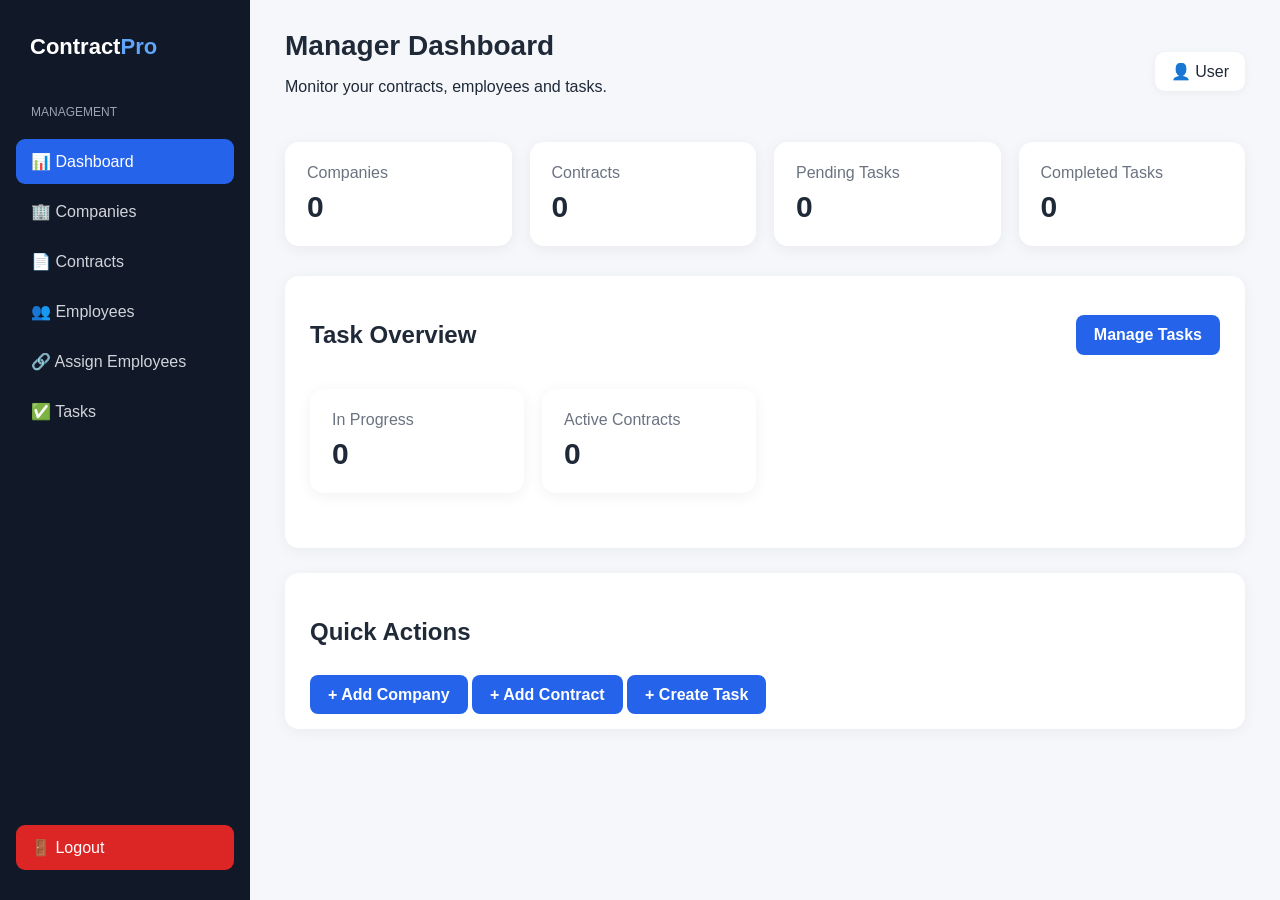
==== src/main/resources/static/manager-dashboard.html @ fdd2f648 "Initial commit - Contract Management System" ====
<!DOCTYPE html>
<html>
<head>
    <meta charset="UTF-8">
    <meta name="viewport" content="width=device-width, initial-scale=1.0">
    <title>Manager Dashboard</title>
    <link rel="stylesheet" href="style.css">
</head>

<body>

<script>
if (!protectPage || localStorage.getItem("userRole") !== "MANAGER") {
    window.location.href = "login.html";
}
</script>

<div class="layout">

<aside class="sidebar">

    <div class="brand">
        Contract<span>Pro</span>
    </div>

    <div class="nav-title">Management</div>

    <div class="nav">

        <a class="active" href="manager-dashboard.html">
            📊 Dashboard
        </a>

        <a href="companies.html">
            🏢 Companies
        </a>

        <a href="contracts.html">
            📄 Contracts
        </a>

        <a href="employees.html">
            👥 Employees
        </a>

        <a href="assign-employees.html">
            🔗 Assign Employees
        </a>

        <a href="tasks.html">
            ✅ Tasks
        </a>

        <a href="#" onclick="logout()" class="logout">
            🚪 Logout
        </a>

    </div>

</aside>

<main class="main">

<div class="topbar">

    <div>
        <h1>Manager Dashboard</h1>
        <p>Monitor your contracts, employees and tasks.</p>
    </div>

    <div class="user-box">
        👤 <span id="managerName"></span>
    </div>

</div>

<div class="cards">

    <div class="card">
        <div class="label">Companies</div>
        <div class="number" id="companyCount">0</div>
    </div>

    <div class="card">
        <div class="label">Contracts</div>
        <div class="number" id="contractCount">0</div>
    </div>

    <div class="card">
        <div class="label">Pending Tasks</div>
        <div class="number" id="pendingCount">0</div>
    </div>

    <div class="card">
        <div class="label">Completed Tasks</div>
        <div class="number" id="completedCount">0</div>
    </div>

</div>

<div class="section">

    <div class="section-header">
        <h2>Task Overview</h2>
        <a class="btn" href="tasks.html">Manage Tasks</a>
    </div>

    <div class="cards">

        <div class="card">
            <div class="label">In Progress</div>
            <div class="number" id="progressCount">0</div>
        </div>

        <div class="card">
            <div class="label">Active Contracts</div>
            <div class="number" id="activeContracts">0</div>
        </div>

    </div>

</div>

<div class="section">

    <div class="section-header">
        <h2>Quick Actions</h2>
    </div>

    <a href="companies.html" class="btn">+ Add Company</a>
    <a href="contracts.html" class="btn">+ Add Contract</a>
    <a href="tasks.html" class="btn">+ Create Task</a>

</div>

</main>
</div>

<script src="script.js"></script>

<script>

document.getElementById("managerName").innerText = getUserName();

async function loadDashboard() {

    try {

        const [companies, contracts, tasks] = await Promise.all([
            fetch(API + "/companies").then(r => r.json()),
            fetch(API + "/contracts").then(r => r.json()),
            fetch(API + "/tasks").then(r => r.json())
        ]);

        document.getElementById("companyCount").innerText = companies.length;

        document.getElementById("contractCount").innerText =
            contracts.length;

        document.getElementById("pendingCount").innerText =
            tasks.filter(t => t.status === "PENDING").length;

        document.getElementById("progressCount").innerText =
            tasks.filter(t => t.status === "IN PROGRESS").length;

        document.getElementById("completedCount").innerText =
            tasks.filter(t => t.status === "COMPLETED").length;

        document.getElementById("activeContracts").innerText =
            contracts.filter(c => c.status === "ACTIVE").length;

    } catch(error) {

        console.error(error);

    }
}

loadDashboard();

</script>

</body>
</html>
---- src/main/resources/static/style.css ----
* {
    box-sizing: border-box;
}

body {
    margin: 0;
    font-family: "Segoe UI", Arial, sans-serif;
    background: #f5f7fb;
    color: #1f2937;
}

a {
    text-decoration: none;
    color: inherit;
}

button {
    font-family: inherit;
    cursor: pointer;
}

.layout {
    display: flex;
    min-height: 100vh;
}

.sidebar {
    width: 250px;
    background: #111827;
    color: white;
    padding: 24px 16px;
    position: fixed;
    top: 0;
    bottom: 0;
    left: 0;
}

.brand {
    font-size: 22px;
    font-weight: 700;
    padding: 10px 14px 30px;
}

.brand span {
    color: #60a5fa;
}

.nav-title {
    color: #9ca3af;
    font-size: 12px;
    text-transform: uppercase;
    padding: 15px;
}

.nav a {
    display: block;
    padding: 13px 15px;
    margin: 5px 0;
    border-radius: 9px;
    color: #d1d5db;
    transition: .2s;
}

.nav a:hover,
.nav a.active {
    background: #2563eb;
    color: white;
}

.logout {
    position: absolute;
    bottom: 25px;
    left: 16px;
    right: 16px;
    background: #dc2626 !important;
    color: white !important;
}

.main {
    margin-left: 250px;
    width: calc(100% - 250px);
    padding: 30px 35px;
}

.topbar {
    display: flex;
    justify-content: space-between;
    align-items: center;
    margin-bottom: 30px;
}

.topbar h1 {
    margin: 0;
    font-size: 28px;
}

.user-box {
    background: white;
    padding: 10px 16px;
    border-radius: 10px;
    box-shadow: 0 2px 10px rgba(0,0,0,.05);
}

.cards {
    display: grid;
    grid-template-columns: repeat(4, 1fr);
    gap: 18px;
    margin-bottom: 30px;
}

.card {
    background: white;
    padding: 22px;
    border-radius: 14px;
    box-shadow: 0 3px 15px rgba(0,0,0,.06);
}

.card .number {
    font-size: 30px;
    font-weight: 700;
    margin-top: 8px;
}

.card .label {
    color: #6b7280;
}

.section {
    background: white;
    border-radius: 14px;
    padding: 25px;
    margin-bottom: 25px;
    box-shadow: 0 3px 15px rgba(0,0,0,.05);
}

.section-header {
    display: flex;
    justify-content: space-between;
    align-items: center;
    margin-bottom: 20px;
}

.btn {
    border: 0;
    padding: 11px 18px;
    border-radius: 8px;
    background: #2563eb;
    color: white;
    font-weight: 600;
}

.btn:hover {
    opacity: .9;
}

.btn-danger {
    background: #dc2626;
}

.btn-success {
    background: #16a34a;
}

.btn-secondary {
    background: #6b7280;
}

.form-grid {
    display: grid;
    grid-template-columns: repeat(2, 1fr);
    gap: 16px;
}

.form-group {
    display: flex;
    flex-direction: column;
    gap: 7px;
}

.form-group.full {
    grid-column: 1 / -1;
}

label {
    font-weight: 600;
    font-size: 14px;
}

input,
select,
textarea {
    width: 100%;
    padding: 11px 12px;
    border: 1px solid #d1d5db;
    border-radius: 8px;
    font-size: 14px;
    outline: none;
}

input:focus,
select:focus,
textarea:focus {
    border-color: #2563eb;
}

textarea {
    min-height: 100px;
    resize: vertical;
}

.table-wrapper {
    overflow-x: auto;
}

table {
    width: 100%;
    border-collapse: collapse;
}

th {
    background: #f3f4f6;
    text-align: left;
    padding: 13px;
    font-size: 13px;
}

td {
    padding: 13px;
    border-bottom: 1px solid #e5e7eb;
    font-size: 14px;
}

tr:hover td {
    background: #f9fafb;
}

.status {
    display: inline-block;
    padding: 5px 10px;
    border-radius: 20px;
    font-size: 12px;
    font-weight: 700;
}

.status.pending {
    background: #fef3c7;
    color: #92400e;
}

.status.in-progress {
    background: #dbeafe;
    color: #1d4ed8;
}

.status.completed {
    background: #dcfce7;
    color: #166534;
}

.status.active {
    background: #dcfce7;
    color: #166534;
}

.status.expired {
    background: #fee2e2;
    color: #991b1b;
}

.search {
    max-width: 300px;
}

.toast {
    position: fixed;
    right: 25px;
    bottom: 25px;
    padding: 15px 20px;
    border-radius: 10px;
    color: white;
    transform: translateY(100px);
    transition: .3s;
    z-index: 9999;
}

.toast.show {
    transform: translateY(0);
}

.toast.success {
    background: #16a34a;
}

.toast.error {
    background: #dc2626;
}

.empty {
    text-align: center;
    padding: 40px;
    color: #6b7280;
}

@media(max-width: 900px) {

    .sidebar {
        width: 200px;
    }

    .main {
        margin-left: 200px;
        width: calc(100% - 200px);
    }

    .cards {
        grid-template-columns: repeat(2, 1fr);
    }
}

@media(max-width: 650px) {

    .sidebar {
        position: static;
        width: 100%;
    }

    .layout {
        display: block;
    }

    .main {
        margin-left: 0;
        width: 100%;
        padding: 20px;
    }

    .cards,
    .form-grid {
        grid-template-columns: 1fr;
    }
}
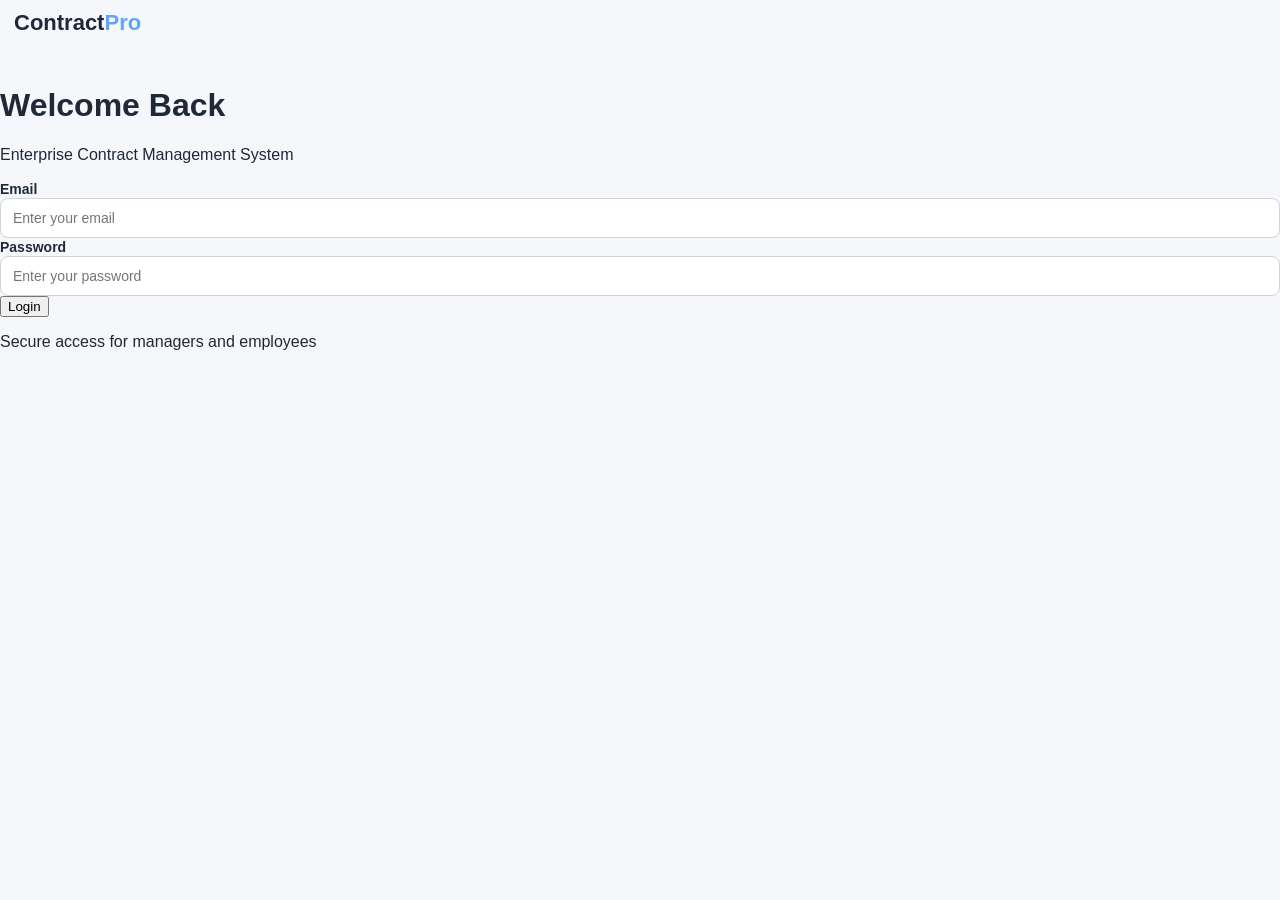
==== commit 6220275d: "Add Docker deployment configuration" ====
--- a/src/main/resources/static/manager-dashboard.html
+++ b/src/main/resources/static/manager-dashboard.html
@@ -1,184 +1,344 @@
 <!DOCTYPE html>
 <html>
+
 <head>
+
     <meta charset="UTF-8">
     <meta name="viewport" content="width=device-width, initial-scale=1.0">
+
     <title>Manager Dashboard</title>
+
     <link rel="stylesheet" href="style.css">
+
+    <!-- Load script.js BEFORE using protectPage() -->
+    <script src="script.js"></script>
+
 </head>
 
 <body>
 
+<!-- Manager Page Protection -->
 <script>
-if (!protectPage || localStorage.getItem("userRole") !== "MANAGER") {
-    window.location.href = "login.html";
-}
+    protectPage("MANAGER");
 </script>
 
+
 <div class="layout">
 
-<aside class="sidebar">
-
-    <div class="brand">
-        Contract<span>Pro</span>
-    </div>
-
-    <div class="nav-title">Management</div>
-
-    <div class="nav">
-
-        <a class="active" href="manager-dashboard.html">
-            📊 Dashboard
-        </a>
-
-        <a href="companies.html">
-            🏢 Companies
-        </a>
-
-        <a href="contracts.html">
-            📄 Contracts
-        </a>
-
-        <a href="employees.html">
-            👥 Employees
-        </a>
-
-        <a href="assign-employees.html">
-            🔗 Assign Employees
-        </a>
-
-        <a href="tasks.html">
-            ✅ Tasks
-        </a>
-
-        <a href="#" onclick="logout()" class="logout">
-            🚪 Logout
-        </a>
-
-    </div>
-
-</aside>
-
-<main class="main">
-
-<div class="topbar">
-
-    <div>
-        <h1>Manager Dashboard</h1>
-        <p>Monitor your contracts, employees and tasks.</p>
-    </div>
-
-    <div class="user-box">
-        👤 <span id="managerName"></span>
-    </div>
+    <!-- =========================
+         SIDEBAR
+    ========================== -->
+
+    <aside class="sidebar">
+
+        <div class="brand">
+            Contract<span>Pro</span>
+        </div>
+
+        <div class="nav-title">
+            Management
+        </div>
+
+        <div class="nav">
+
+            <a class="active" href="manager-dashboard.html">
+                📊 Dashboard
+            </a>
+
+            <a href="companies.html">
+                🏢 Companies
+            </a>
+
+            <a href="contracts.html">
+                📄 Contracts
+            </a>
+
+            <a href="employees.html">
+                👥 Employees
+            </a>
+
+            <a href="assign-employees.html">
+                🔗 Assign Employees
+            </a>
+
+            <a href="tasks.html">
+                ✅ Tasks
+            </a>
+
+            <a href="#" onclick="logout()" class="logout">
+                🚪 Logout
+            </a>
+
+        </div>
+
+    </aside>
+
+
+    <!-- =========================
+         MAIN CONTENT
+    ========================== -->
+
+    <main class="main">
+
+        <!-- TOP BAR -->
+
+        <div class="topbar">
+
+            <div>
+
+                <h1>
+                    Manager Dashboard
+                </h1>
+
+                <p>
+                    Monitor your contracts, employees and tasks.
+                </p>
+
+            </div>
+
+            <div class="user-box">
+
+                👤
+                <span id="managerName"></span>
+
+            </div>
+
+        </div>
+
+
+        <!-- =========================
+             MAIN CARDS
+        ========================== -->
+
+        <div class="cards">
+
+            <div class="card">
+
+                <div class="label">
+                    Companies
+                </div>
+
+                <div class="number" id="companyCount">
+                    0
+                </div>
+
+            </div>
+
+
+            <div class="card">
+
+                <div class="label">
+                    Contracts
+                </div>
+
+                <div class="number" id="contractCount">
+                    0
+                </div>
+
+            </div>
+
+
+            <div class="card">
+
+                <div class="label">
+                    Pending Tasks
+                </div>
+
+                <div class="number" id="pendingCount">
+                    0
+                </div>
+
+            </div>
+
+
+            <div class="card">
+
+                <div class="label">
+                    Completed Tasks
+                </div>
+
+                <div class="number" id="completedCount">
+                    0
+                </div>
+
+            </div>
+
+        </div>
+
+
+        <!-- =========================
+             TASK OVERVIEW
+        ========================== -->
+
+        <div class="section">
+
+            <div class="section-header">
+
+                <h2>
+                    Task Overview
+                </h2>
+
+                <a class="btn" href="tasks.html">
+                    Manage Tasks
+                </a>
+
+            </div>
+
+
+            <div class="cards">
+
+                <div class="card">
+
+                    <div class="label">
+                        In Progress
+                    </div>
+
+                    <div class="number" id="progressCount">
+                        0
+                    </div>
+
+                </div>
+
+
+                <div class="card">
+
+                    <div class="label">
+                        Active Contracts
+                    </div>
+
+                    <div class="number" id="activeContracts">
+                        0
+                    </div>
+
+                </div>
+
+            </div>
+
+        </div>
+
+
+        <!-- =========================
+             QUICK ACTIONS
+        ========================== -->
+
+        <div class="section">
+
+            <div class="section-header">
+
+                <h2>
+                    Quick Actions
+                </h2>
+
+            </div>
+
+
+            <a href="companies.html" class="btn">
+                + Add Company
+            </a>
+
+            <a href="contracts.html" class="btn">
+                + Add Contract
+            </a>
+
+            <a href="tasks.html" class="btn">
+                + Create Task
+            </a>
+
+        </div>
+
+    </main>
 
 </div>
 
-<div class="cards">
-
-    <div class="card">
-        <div class="label">Companies</div>
-        <div class="number" id="companyCount">0</div>
-    </div>
-
-    <div class="card">
-        <div class="label">Contracts</div>
-        <div class="number" id="contractCount">0</div>
-    </div>
-
-    <div class="card">
-        <div class="label">Pending Tasks</div>
-        <div class="number" id="pendingCount">0</div>
-    </div>
-
-    <div class="card">
-        <div class="label">Completed Tasks</div>
-        <div class="number" id="completedCount">0</div>
-    </div>
-
-</div>
-
-<div class="section">
-
-    <div class="section-header">
-        <h2>Task Overview</h2>
-        <a class="btn" href="tasks.html">Manage Tasks</a>
-    </div>
-
-    <div class="cards">
-
-        <div class="card">
-            <div class="label">In Progress</div>
-            <div class="number" id="progressCount">0</div>
-        </div>
-
-        <div class="card">
-            <div class="label">Active Contracts</div>
-            <div class="number" id="activeContracts">0</div>
-        </div>
-
-    </div>
-
-</div>
-
-<div class="section">
-
-    <div class="section-header">
-        <h2>Quick Actions</h2>
-    </div>
-
-    <a href="companies.html" class="btn">+ Add Company</a>
-    <a href="contracts.html" class="btn">+ Add Contract</a>
-    <a href="tasks.html" class="btn">+ Create Task</a>
-
-</div>
-
-</main>
-</div>
-
-<script src="script.js"></script>
+
+<!-- =========================
+     DASHBOARD JAVASCRIPT
+========================== -->
 
 <script>
 
 document.getElementById("managerName").innerText = getUserName();
 
+
 async function loadDashboard() {
 
     try {
 
-        const [companies, contracts, tasks] = await Promise.all([
-            fetch(API + "/companies").then(r => r.json()),
-            fetch(API + "/contracts").then(r => r.json()),
-            fetch(API + "/tasks").then(r => r.json())
-        ]);
-
-        document.getElementById("companyCount").innerText = companies.length;
+        const [companies, contracts, tasks] =
+            await Promise.all([
+
+                fetch(API + "/companies")
+                    .then(response => response.json()),
+
+                fetch(API + "/contracts")
+                    .then(response => response.json()),
+
+                fetch(API + "/tasks")
+                    .then(response => response.json())
+
+            ]);
+
+
+        // Company count
+
+        document.getElementById("companyCount").innerText =
+            companies.length;
+
+
+        // Contract count
 
         document.getElementById("contractCount").innerText =
             contracts.length;
 
+
+        // Pending tasks
+
         document.getElementById("pendingCount").innerText =
-            tasks.filter(t => t.status === "PENDING").length;
+            tasks.filter(task =>
+                task.status === "PENDING"
+            ).length;
+
+
+        // In-progress tasks
 
         document.getElementById("progressCount").innerText =
-            tasks.filter(t => t.status === "IN PROGRESS").length;
+            tasks.filter(task =>
+                task.status === "IN PROGRESS"
+            ).length;
+
+
+        // Completed tasks
 
         document.getElementById("completedCount").innerText =
-            tasks.filter(t => t.status === "COMPLETED").length;
+            tasks.filter(task =>
+                task.status === "COMPLETED"
+            ).length;
+
+
+        // Active contracts
 
         document.getElementById("activeContracts").innerText =
-            contracts.filter(c => c.status === "ACTIVE").length;
-
-    } catch(error) {
-
-        console.error(error);
+            contracts.filter(contract =>
+                contract.status === "ACTIVE"
+            ).length;
+
+
+    } catch (error) {
+
+        console.error(
+            "Error loading dashboard:",
+            error
+        );
 
     }
+
 }
 
+
 loadDashboard();
 
 </script>
 
 </body>
+
 </html>
